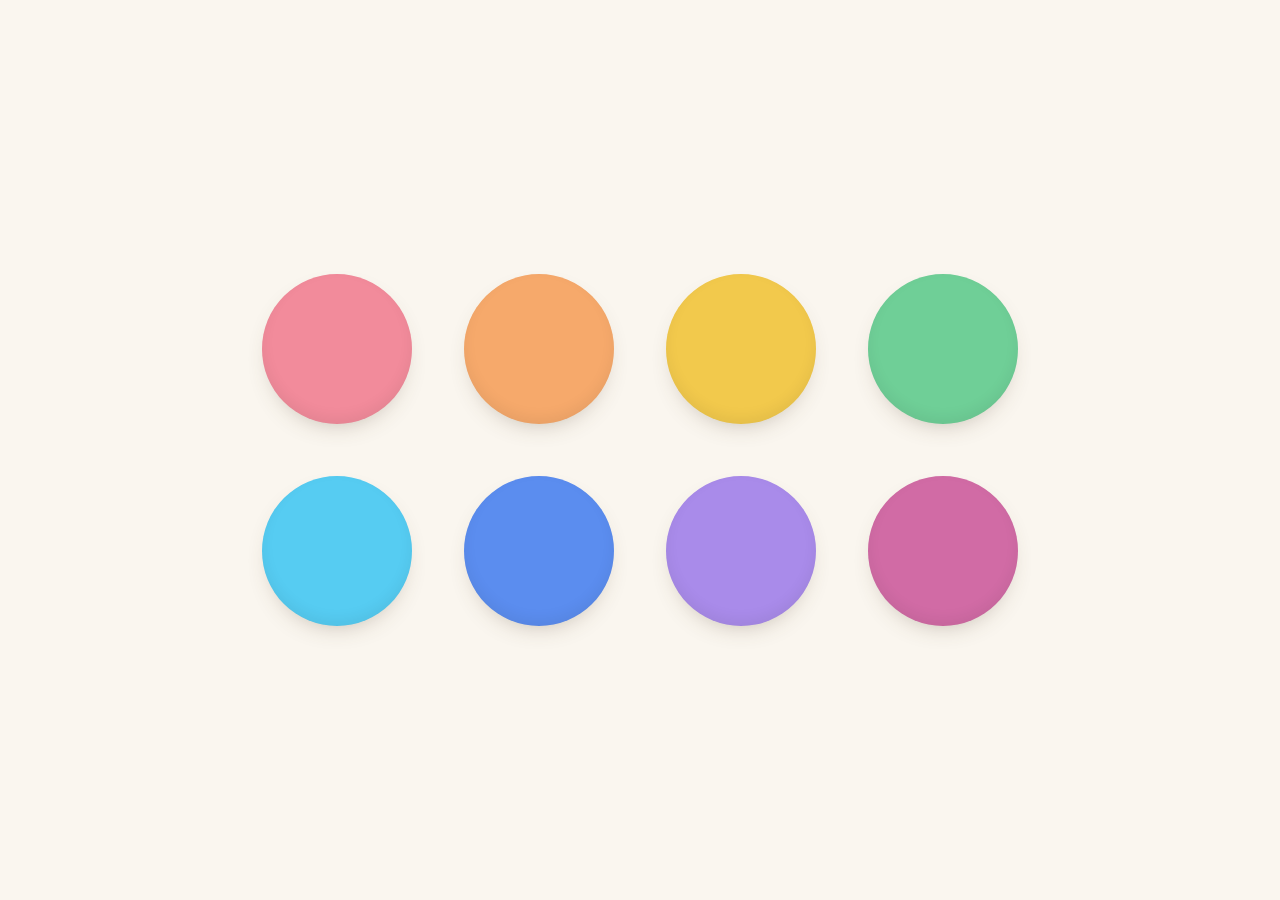
==== index.html @ 2505b3d6 "Quiet Trace: a calm, featureless tracing game for iPad Pick a colour, then trace an endless, gently " ====
<!doctype html>
<html lang="en">
<head>
<meta charset="utf-8">
<meta name="viewport" content="width=device-width, initial-scale=1, maximum-scale=1, user-scalable=no, viewport-fit=cover">
<title>Quiet Trace</title>
<meta name="description" content="A quiet tracing game. Pick a colour. Trace. That's all.">
<meta name="theme-color" content="#FAF6EF">
<meta name="apple-mobile-web-app-capable" content="yes">
<meta name="mobile-web-app-capable" content="yes">
<meta name="apple-mobile-web-app-status-bar-style" content="black-translucent">
<meta name="apple-mobile-web-app-title" content="Quiet Trace">
<meta name="format-detection" content="telephone=no">
<link rel="manifest" href="manifest.webmanifest">
<link rel="apple-touch-icon" href="icons/icon-180.png">
<link rel="icon" href="icons/icon.svg" type="image/svg+xml">
<link rel="stylesheet" href="styles.css">
</head>
<body>
<main id="picker" class="screen on" aria-label="Choose a colour">
  <div id="swatches"></div>
</main>
<section id="stage" class="screen" aria-label="Tracing">
  <div id="art" class="hide">
    <canvas id="guide"></canvas>
    <canvas id="ink"></canvas>
    <canvas id="fx"></canvas>
  </div>
  <div id="exit"></div>
</section>
<script src="shapes.js"></script>
<script src="app.js"></script>
</body>
</html>
---- styles.css ----
:root {
  --paper: #FAF6EF;
}

* { box-sizing: border-box; margin: 0; padding: 0; }

html, body {
  height: 100%;
  background: var(--paper);
  overflow: hidden;
  overscroll-behavior: none;
}

/* No scrolling, zooming, selecting or tap-and-hold menus anywhere. */
body {
  position: fixed;
  inset: 0;
  touch-action: none;
  -webkit-user-select: none;
  user-select: none;
  -webkit-touch-callout: none;
  -webkit-tap-highlight-color: transparent;
}

.screen {
  position: absolute;
  inset: 0;
  opacity: 0;
  visibility: hidden;
  pointer-events: none;
  transition: opacity .7s ease, visibility 0s linear .7s;
}
.screen.on {
  opacity: 1;
  visibility: visible;
  pointer-events: auto;
  transition: opacity .7s ease, visibility 0s;
}

/* ---- colour picker ---- */

#picker {
  display: grid;
  place-items: center;
  padding: env(safe-area-inset-top) env(safe-area-inset-right) env(safe-area-inset-bottom) env(safe-area-inset-left);
}

#swatches {
  display: grid;
  grid-template-columns: repeat(4, auto);
  gap: min(6vmin, 52px);
}

.swatch {
  --size: min(17vmin, 150px);
  width: var(--size);
  height: var(--size);
  border: 0;
  border-radius: 50%;
  background: var(--c);
  box-shadow: 0 10px 26px -14px rgba(90, 70, 50, .45), inset 0 -6px 14px rgba(0, 0, 0, .06);
  cursor: pointer;
  animation: breathe 6s ease-in-out infinite;
  animation-delay: calc(var(--i) * -.75s);
  transition: transform .7s ease, opacity .6s ease;
}

@keyframes breathe {
  0%, 100% { transform: scale(1); }
  50% { transform: scale(1.05); }
}

#picker.leaving .swatch { animation: none; opacity: 0; }
#picker.leaving .swatch.chosen { opacity: 1; transform: scale(1.3); }

/* ---- tracing ---- */

#stage { touch-action: none; }

#art {
  position: absolute;
  inset: 0;
  transition: opacity .8s ease;
}
#art.hide { opacity: 0; }

#art canvas {
  position: absolute;
  left: 0;
  top: 0;
}

/* Invisible grown-up exit: hold the top-left corner for three seconds. */
#exit {
  position: absolute;
  left: 0;
  top: 0;
  width: 88px;
  height: 88px;
  z-index: 2;
}

@media (prefers-reduced-motion: reduce) {
  .swatch { animation: none; }
}
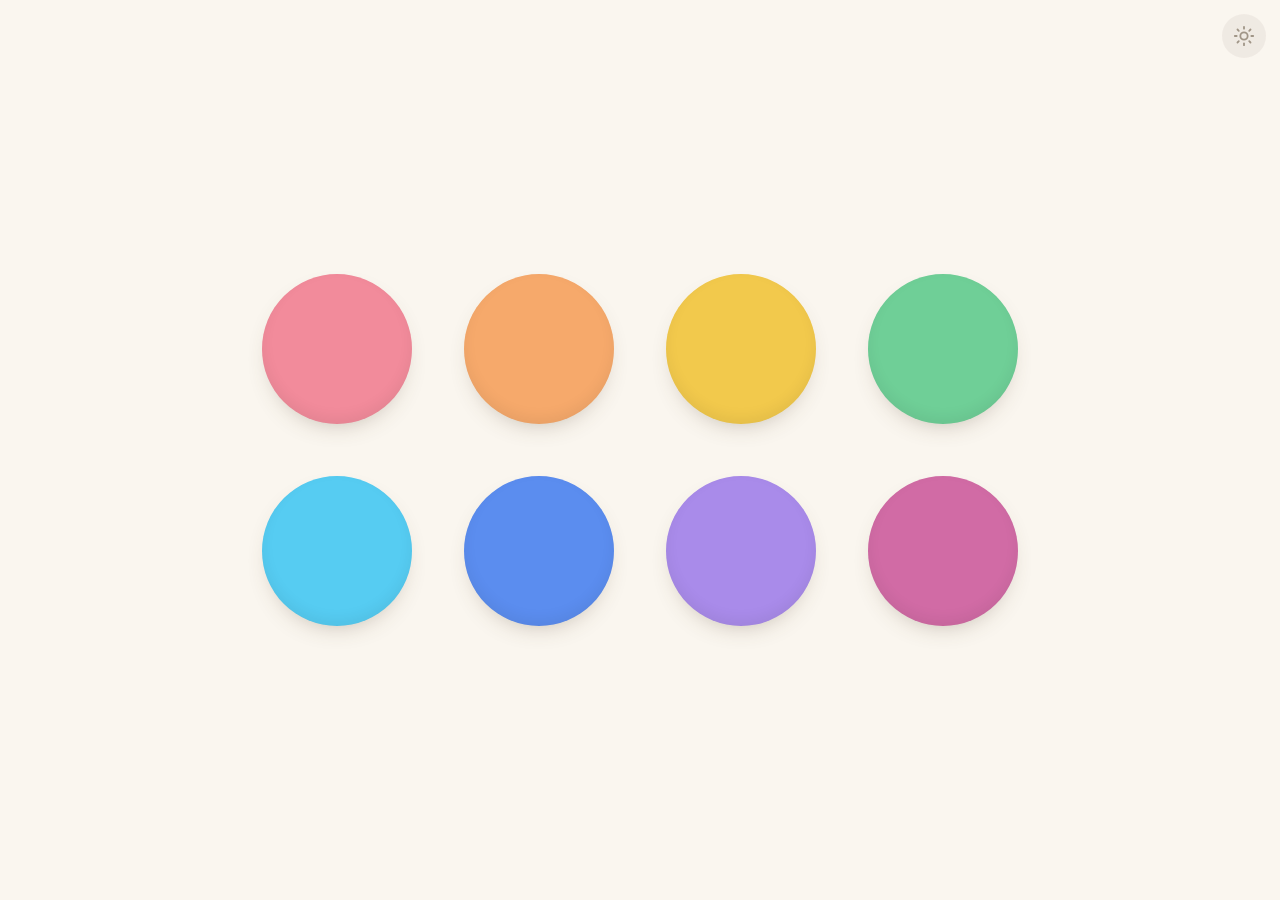
==== commit c8ef056d: "Add light/dark theme with a corner toggle Warm dark palette derived from the light paper theme; foll" ====
--- a/index.html
+++ b/index.html
@@ -14,6 +14,18 @@
 <link rel="manifest" href="manifest.webmanifest">
 <link rel="apple-touch-icon" href="icons/icon-180.png">
 <link rel="icon" href="icons/icon.svg" type="image/svg+xml">
+<script>
+// Pick the theme before first paint so there is no light flash: saved choice, else the system's.
+(function () {
+  var t = 'light';
+  try {
+    t = localStorage.getItem('qt-theme');
+    if (t !== 'light' && t !== 'dark') t = matchMedia('(prefers-color-scheme: dark)').matches ? 'dark' : 'light';
+  } catch (_) { /* storage blocked: stay light */ }
+  document.documentElement.dataset.theme = t;
+  document.querySelector('meta[name="theme-color"]').content = t === 'dark' ? '#1E1A16' : '#FAF6EF';
+})();
+</script>
 <link rel="stylesheet" href="styles.css">
 </head>
 <body>
@@ -28,6 +40,10 @@
   </div>
   <div id="exit"></div>
 </section>
+<button id="theme" type="button" aria-label="Switch to dark mode" aria-pressed="false">
+  <svg class="sun" viewBox="0 0 24 24" aria-hidden="true"><circle cx="12" cy="12" r="4"/><path d="M12 2v2M12 20v2M4.9 4.9l1.4 1.4M17.7 17.7l1.4 1.4M2 12h2M20 12h2M4.9 19.1l1.4-1.4M17.7 6.3l1.4-1.4"/></svg>
+  <svg class="moon" viewBox="0 0 24 24" aria-hidden="true"><path d="M20 14.5A8 8 0 0 1 9.5 4 8 8 0 1 0 20 14.5z"/></svg>
+</button>
 <script src="shapes.js"></script>
 <script src="app.js"></script>
 </body>
--- a/styles.css
+++ b/styles.css
@@ -1,5 +1,24 @@
 :root {
+  color-scheme: light;
   --paper: #FAF6EF;
+  --track: #EFE8DD;
+  --dash: #CDC3B4;
+  --shadow: rgba(90, 70, 50, .45);
+  --shadow-inset: rgba(0, 0, 0, .06);
+  --toggle-fg: #8A7E6E;
+  --toggle-bg: rgba(90, 70, 50, .08);
+}
+
+/* Dark: the same warm paper, turned down for the evening. */
+:root[data-theme="dark"] {
+  color-scheme: dark;
+  --paper: #1E1A16;
+  --track: #2D2721;
+  --dash: #6B6054;
+  --shadow: rgba(0, 0, 0, .6);
+  --shadow-inset: rgba(255, 255, 255, .06);
+  --toggle-fg: #C9BFB0;
+  --toggle-bg: rgba(255, 255, 255, .08);
 }
 
 * { box-sizing: border-box; margin: 0; padding: 0; }
@@ -7,6 +26,7 @@
 html, body {
   height: 100%;
   background: var(--paper);
+  transition: background-color .4s ease;
   overflow: hidden;
   overscroll-behavior: none;
 }
@@ -58,7 +78,7 @@
   border: 0;
   border-radius: 50%;
   background: var(--c);
-  box-shadow: 0 10px 26px -14px rgba(90, 70, 50, .45), inset 0 -6px 14px rgba(0, 0, 0, .06);
+  box-shadow: 0 10px 26px -14px var(--shadow), inset 0 -6px 14px var(--shadow-inset);
   cursor: pointer;
   animation: breathe 6s ease-in-out infinite;
   animation-delay: calc(var(--i) * -.75s);
@@ -100,6 +120,30 @@
   z-index: 2;
 }
 
+/* ---- light / dark switch ---- */
+
+#theme {
+  position: fixed;
+  top: calc(env(safe-area-inset-top) + 14px);
+  right: calc(env(safe-area-inset-right) + 14px);
+  z-index: 3;
+  width: 44px;
+  height: 44px;
+  display: grid;
+  place-items: center;
+  border: 0;
+  border-radius: 50%;
+  background: var(--toggle-bg);
+  color: var(--toggle-fg);
+  cursor: pointer;
+  opacity: .8;
+}
+#theme:focus-visible { outline: 2px solid var(--toggle-fg); outline-offset: 2px; }
+#theme svg { width: 22px; height: 22px; grid-area: 1 / 1; fill: none; stroke: currentColor; stroke-width: 2; stroke-linecap: round; stroke-linejoin: round; }
+#theme .moon, :root[data-theme="dark"] #theme .sun { display: none; }
+:root[data-theme="dark"] #theme .moon { display: block; }
+
 @media (prefers-reduced-motion: reduce) {
   .swatch { animation: none; }
+  html, body { transition: none; }
 }
